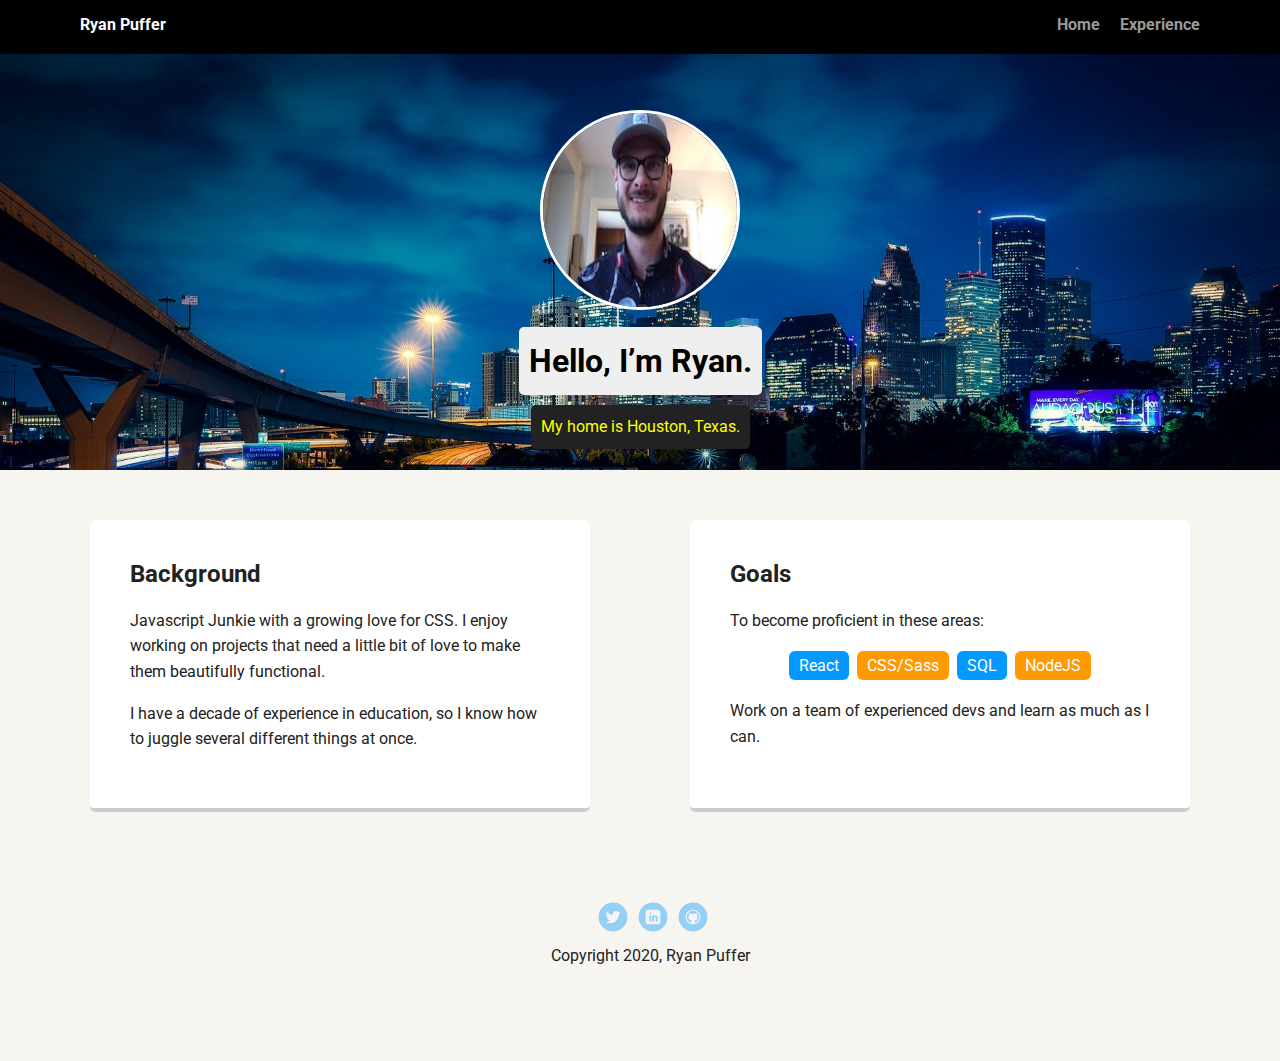
==== index.html @ 08ac796e "first commit" ====
<!doctype html>
<html lang="en">
<head>
  <meta charset="utf-8">
  <title>Ryan Puffer, Web Developer</title>
  <meta name="viewport" content="width=device-width, initial-scale=1.0">
  <link rel="stylesheet" href="styles.css">
  <link href="https://fonts.googleapis.com/css?family=Muli%7CRoboto:400,300,500,700,900" rel="stylesheet"></head>
  <body>

    <div class="main-nav">
        <ul class="nav">
          <li class="name">Ryan Puffer</li>
          <li><a href="index.html">Home</a></li>
          <li><a href="experience.html">Experience</a></li>
        </ul>
    </div>

    <header>
      <img src="images/headshot.jpg" alt="headshot of Ryan Puffer" class="profile-image">
      <h1 class="tag name">Hello, I’m Ryan.</h1>
      <p class="tag location">My home is Houston, Texas.</p>
    </header>

    <main class="flex">
      <div class="card">
        <h2>Background</h2>
        <p>Javascript Junkie with a growing love for CSS. I enjoy working on projects that need a little bit of love to make them beautifully functional. </p>
        <p>I have a decade of experience in education, so I know how to juggle several different things at once.</p>
      </div> 

      <div class="card">
        <h2>Goals</h2>
        <p>To become proficient in these areas:</p>
        <ul class="skills">
          <li>React</li>
          <li>CSS/Sass</li>
          <li>SQL</li>
          <li>NodeJS</li>
        </ul>
        <p>Work on a team of experienced devs and learn as much as I can.</p>
      </div> 

    </main>
    <footer>
      <ul>
        <li><a href="twitter.com/rcp-dev" class="social twitter">Twitter</a></li>
        <li><a href="www.linkedin.com/in/ryan-puffer" class="social linkedin">LinkedIn</a></li>
        <li><a href="github.com/rcp-dev" class="social github">Github</a></li>
      </ul>
      <p class="copyright">Copyright 2020, Ryan Puffer</p>
    </footer>
  </body>
  </html>
---- styles.css ----
/* Global Layout Set-up */
* {
	box-sizing: border-box;
}

body {
	margin: 0;
	padding: 0;
	text-align: center;
	font-family: 'Roboto', sans-serif;
	color: #222;
	background: #f7f5f0;
}
/* Link Styles */

a {
	text-decoration: none;
	color: #999;
}
a:hover {
	color: #6633ff;
}

/* Section Styles */

.main-nav {
	width: 100%;
	background: black;
	min-height: 30px;
	padding: 10px;
	position: fixed;
	text-align: center;
}
.nav {
	display: flex;
	justify-content: space-around;
	font-weight: 700;
	list-style-type: none;
	margin: 0 auto;
	padding: 0;
}

.nav .name {
	display: block;
	margin-right: auto;
	color: white;
}
.nav li {
	padding: 5px 10px 10px 10px;
}
.nav a {
	transition: all .5s;
}
.nav a:hover {
	color: white;
}

header {
	text-align: center;
	background: url('images/houston-texas-2609030_1920.jpg') no-repeat top center;
	background-size: cover;
	overflow: hidden;
	padding-top: 60px;
}
header {
	line-height: 1.5;
}
header .profile-image {
	margin-top: 50px;
	width: 200px;
	height: 200px;
	border-radius: 50%;
	border: 3px solid white;
	transition: all .5s;
}

.profile-image-exp {
	margin-top: 50px;
	width: 300px;
	height: 300px;
	border-radius: 50%;
	border: 3px solid white;
	transition: all .5s;
}

header .profile-image:hover {
	transform: scale(1.2) rotate(5deg);
}
.tag {
	background-color: #efefef;
	color: black;
	padding: 10px;
	border-radius: 5px;
	display: table;
	margin: 10px auto;
}
.location {
	background-color: #222;
	color: yellow;
}
.card {
	margin: 30px;
	padding: 20px 40px 40px;
	max-width: 500px;
	text-align: left;
	background: #fff;
	border-bottom: 4px solid #ccc;
	border-radius: 6px;
	transition: all .5s;
}
.card:hover {
	border-color: #ff99ff;
}

ul.skills {
	padding: 0;
	text-align: center;
}

.skills li {
	border-radius: 6px;
	display: inline-block;
	background: #ff9904;
	color: white;
	padding: 5px 10px;
	margin: 2px;
}

.skills li:nth-child(odd) {
	background: #0399ff;
}

footer {
	width: 100%;
	min-height: 30px;
	padding: 20px 0 40px 20px;
}

footer .copyright {
	top: -8px;
	font-size: .75em;
}

footer ul {
	list-style-type: none;
	margin: 0;
	padding: 0;
}

footer ul li {
	display: inline-block;
}

a.social {
	display: inline-block;
	text-indent: -9999px;
	margin-left: 5px;
	width: 30px;
	height: 30px;
	background-size: 30px 30px;
	opacity: .4;
	transition: all .5s;
}
a.twitter {
	background-image: url(images/twitter.svg);
}
a.linkedin {
	background-image: url(images/linkedin.svg);
}
a.github {
	background-image: url(images/github.svg);
}
a.social:hover {
	opacity: 1;
}
.clearfix {
	clear: both;
}

/* Styles for larger screens */
@media screen and (min-width: 720px) {
	.flex {
		display: -ms-flexbox; /* TWEENER - IE 10 */
		display: flex;
		max-width: 1200px;
		-ms-flex-pack: distribute;
		justify-content: space-around;
		margin: 0 auto;
	}

	header {
		min-height: 470px;
	}

	.nav {
		max-width: 1200px;
		padding: 0 30px;
	}

	main {
		padding-top: 20px;
	}

	main p {
		line-height: 1.6em;
	}

	footer {
		font-size: 1.3em;
		max-width: 1200px;
		margin: 40px auto;
	}
}
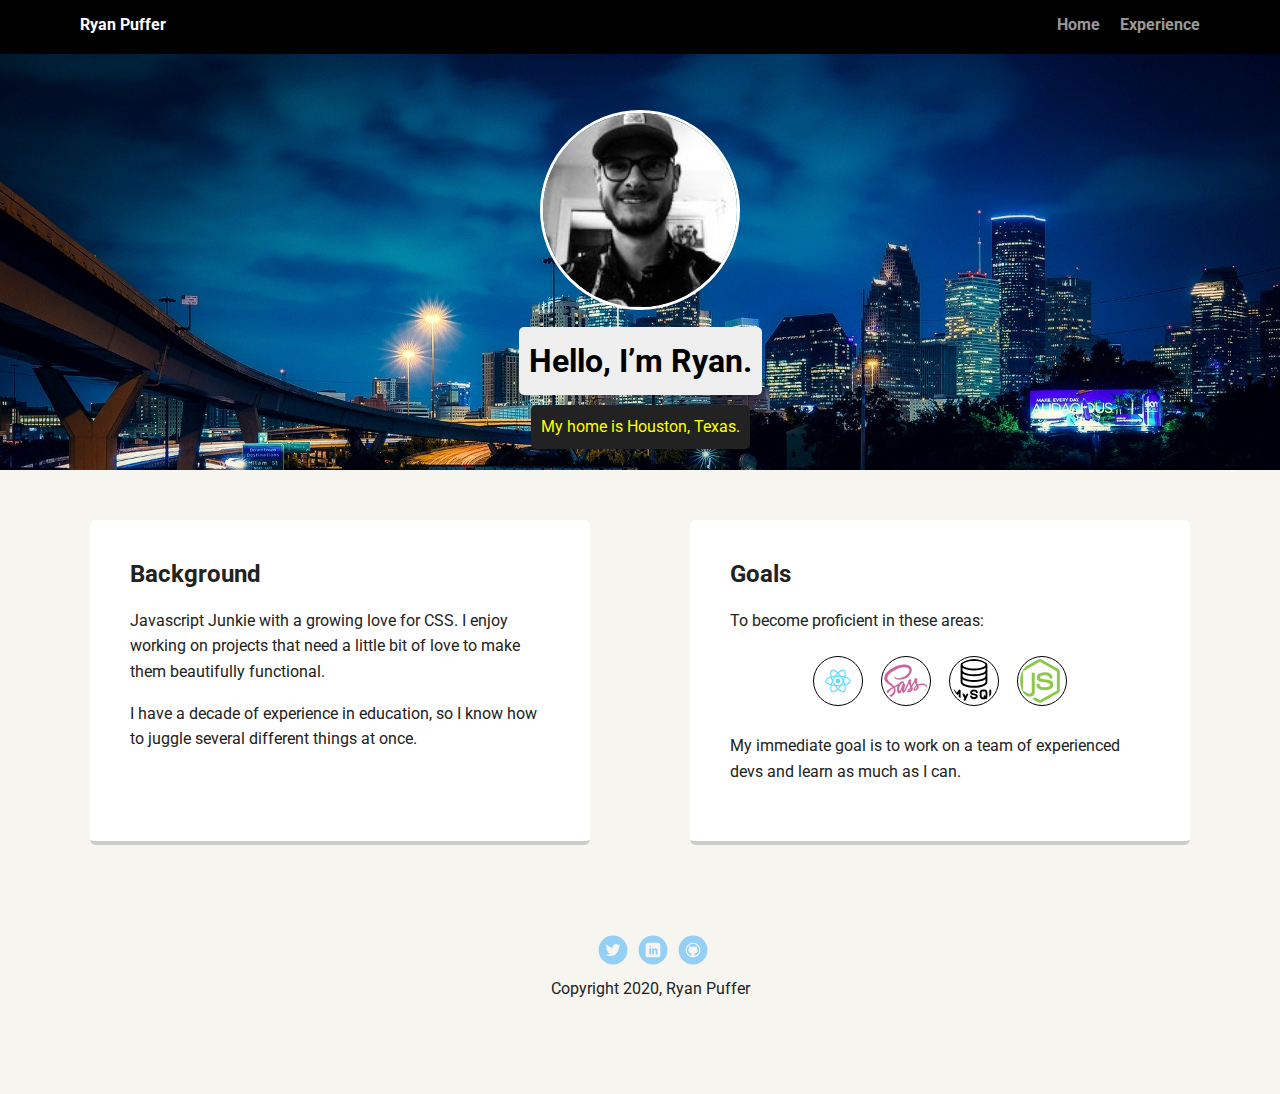
==== commit 3acc78b4: "add images on goals card" ====
--- a/index.html
+++ b/index.html
@@ -17,7 +17,7 @@
     </div>
 
     <header>
-      <img src="images/headshot.jpg" alt="headshot of Ryan Puffer" class="profile-image">
+      <img src="images/headshot.jpeg" alt="headshot of Ryan Puffer" class="profile-image">
       <h1 class="tag name">Hello, I’m Ryan.</h1>
       <p class="tag location">My home is Houston, Texas.</p>
     </header>
@@ -33,12 +33,12 @@
         <h2>Goals</h2>
         <p>To become proficient in these areas:</p>
         <ul class="skills">
-          <li>React</li>
-          <li>CSS/Sass</li>
-          <li>SQL</li>
-          <li>NodeJS</li>
+          <li><img src="images/React-icon.svg" alt="react icon" title="ReactJS" class="tech-icon"></li>
+          <li><img src="images/sass-1.svg" alt="sass icon" title="CSS/Sass" class="tech-icon"></li>
+          <li><img src="images/mysql-svgrepo-com.svg" alt="sql icon" title="SQL Databases" class="tech-icon"></li>
+          <li><img src="images/nodejs-icon.svg" alt="node icon" title="NodeJS" class="tech-icon"</li>
         </ul>
-        <p>Work on a team of experienced devs and learn as much as I can.</p>
+        <p>My immediate goal is to work on a team of experienced devs and learn as much as I can.</p>
       </div> 
 
     </main>
@@ -46,7 +46,7 @@
       <ul>
         <li><a href="twitter.com/rcp-dev" class="social twitter">Twitter</a></li>
         <li><a href="www.linkedin.com/in/ryan-puffer" class="social linkedin">LinkedIn</a></li>
-        <li><a href="github.com/rcp-dev" class="social github">Github</a></li>
+        <li><a href="github.com/ryan-puffer" class="social github">Github</a></li>
       </ul>
       <p class="copyright">Copyright 2020, Ryan Puffer</p>
     </footer>
--- a/styles.css
+++ b/styles.css
@@ -83,8 +83,31 @@
 	transition: all .5s;
 }
 
+.tech-icon {
+	width: 50px;
+	height: 50px;
+	border: 1px solid black;
+	border-radius: 50%;
+	padding: 2px;
+}
+
+.tech-icon:hover {
+	transform: scale(1.2);
+}
+
+.project-pic {
+	width: 100px;
+	height: 100px;
+	border: 2px solid black;
+	border-radius: 5px;
+}
+
+.project-pic:hover {
+	transform: scale(1.1);
+}
+
 header .profile-image:hover {
-	transform: scale(1.2) rotate(5deg);
+	transform: scale(1.2);
 }
 .tag {
 	background-color: #efefef;
@@ -101,6 +124,7 @@
 .card {
 	margin: 30px;
 	padding: 20px 40px 40px;
+	min-width: 400px;
 	max-width: 500px;
 	text-align: left;
 	background: #fff;
@@ -120,14 +144,10 @@
 .skills li {
 	border-radius: 6px;
 	display: inline-block;
-	background: #ff9904;
+	background: white;
 	color: white;
-	padding: 5px 10px;
+	padding: 5px 5px;
 	margin: 2px;
-}
-
-.skills li:nth-child(odd) {
-	background: #0399ff;
 }
 
 footer {
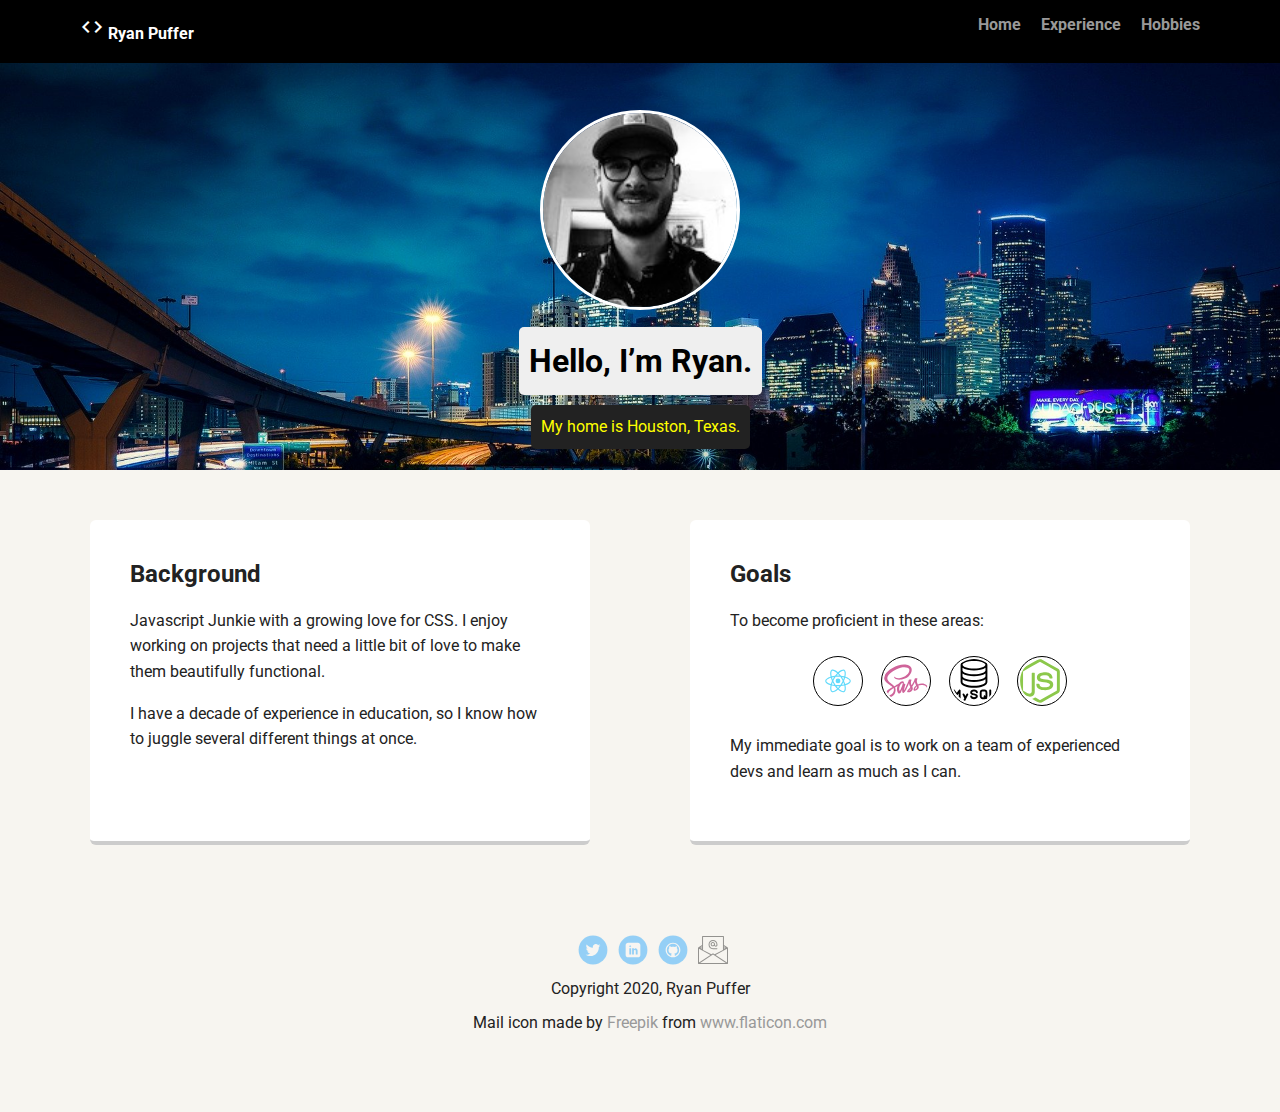
==== commit b6408e9d: "add hobbies and email icon" ====
--- a/index.html
+++ b/index.html
@@ -5,16 +5,19 @@
   <title>Ryan Puffer, Web Developer</title>
   <meta name="viewport" content="width=device-width, initial-scale=1.0">
   <link rel="stylesheet" href="styles.css">
+  <link href="https://fonts.googleapis.com/icon?family=Material+Icons"
+      rel="stylesheet">
   <link href="https://fonts.googleapis.com/css?family=Muli%7CRoboto:400,300,500,700,900" rel="stylesheet"></head>
   <body>
 
-    <div class="main-nav">
+    <nav class="main-nav">
         <ul class="nav">
-          <li class="name">Ryan Puffer</li>
+          <li class="name"><i class="material-icons">code</i>  Ryan Puffer</li>
           <li><a href="index.html">Home</a></li>
           <li><a href="experience.html">Experience</a></li>
+          <li><a href="hobbies.html">Hobbies</a></li>
         </ul>
-    </div>
+      </nav>
 
     <header>
       <img src="images/headshot.jpeg" alt="headshot of Ryan Puffer" class="profile-image">
@@ -23,23 +26,23 @@
     </header>
 
     <main class="flex">
-      <div class="card">
+      <section class="card">
         <h2>Background</h2>
         <p>Javascript Junkie with a growing love for CSS. I enjoy working on projects that need a little bit of love to make them beautifully functional. </p>
         <p>I have a decade of experience in education, so I know how to juggle several different things at once.</p>
-      </div> 
+      </section> 
 
-      <div class="card">
+      <section class="card">
         <h2>Goals</h2>
         <p>To become proficient in these areas:</p>
         <ul class="skills">
           <li><img src="images/React-icon.svg" alt="react icon" title="ReactJS" class="tech-icon"></li>
           <li><img src="images/sass-1.svg" alt="sass icon" title="CSS/Sass" class="tech-icon"></li>
           <li><img src="images/mysql-svgrepo-com.svg" alt="sql icon" title="SQL Databases" class="tech-icon"></li>
-          <li><img src="images/nodejs-icon.svg" alt="node icon" title="NodeJS" class="tech-icon"</li>
+          <li><img src="images/nodejs-icon.svg" alt="node icon" title="NodeJS" class="tech-icon"></li>
         </ul>
         <p>My immediate goal is to work on a team of experienced devs and learn as much as I can.</p>
-      </div> 
+      </section> 
 
     </main>
     <footer>
@@ -47,8 +50,10 @@
         <li><a href="twitter.com/rcp-dev" class="social twitter">Twitter</a></li>
         <li><a href="www.linkedin.com/in/ryan-puffer" class="social linkedin">LinkedIn</a></li>
         <li><a href="github.com/ryan-puffer" class="social github">Github</a></li>
+        <li><a href="mailto:ryanpufferdev@gmail.com" class="social email">Email</a></li>
       </ul>
       <p class="copyright">Copyright 2020, Ryan Puffer</p>
-    </footer>
-  </body>
+      <div class="copyright">Mail icon made by <a href="https://www.flaticon.com/authors/freepik" title="Freepik">Freepik</a> from <a href="https://www.flaticon.com/" title="Flaticon">www.flaticon.com</a></div>
+   </footer>
+    </body>
   </html>
--- a/styles.css
+++ b/styles.css
@@ -96,11 +96,20 @@
 }
 
 .project-pic {
+	float: left;
 	width: 100px;
 	height: 100px;
 	border: 2px solid black;
 	border-radius: 5px;
-}
+	
+}
+
+.project-description {
+	align-items: right;
+	
+}
+
+
 
 .project-pic:hover {
 	transform: scale(1.1);
@@ -145,7 +154,6 @@
 	border-radius: 6px;
 	display: inline-block;
 	background: white;
-	color: white;
 	padding: 5px 5px;
 	margin: 2px;
 }
@@ -189,6 +197,14 @@
 }
 a.github {
 	background-image: url(images/github.svg);
+}
+a.email {
+	background-image: url(images/email.svg);
+}
+
+.hangloose {
+	background-image: url(images/hang-loose-hand.svg);
+	background-color: white;
 }
 a.social:hover {
 	opacity: 1;
